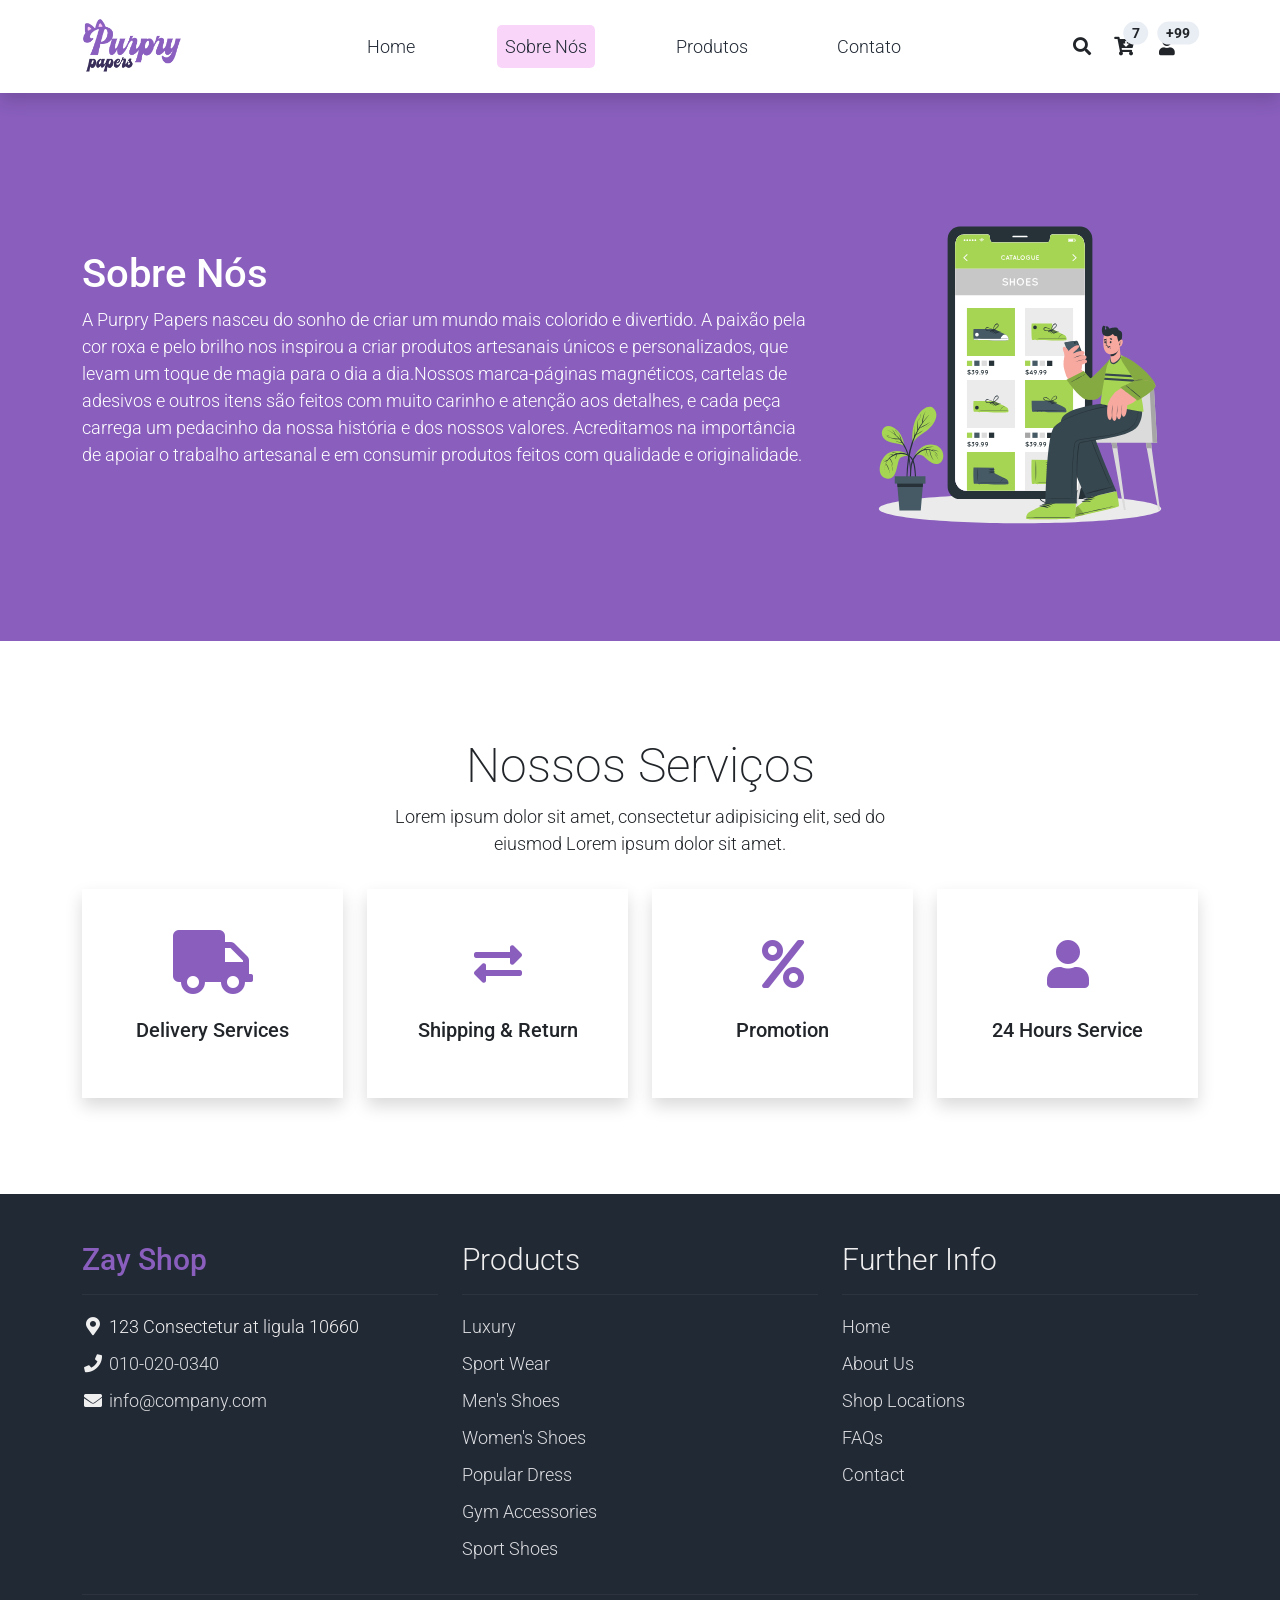
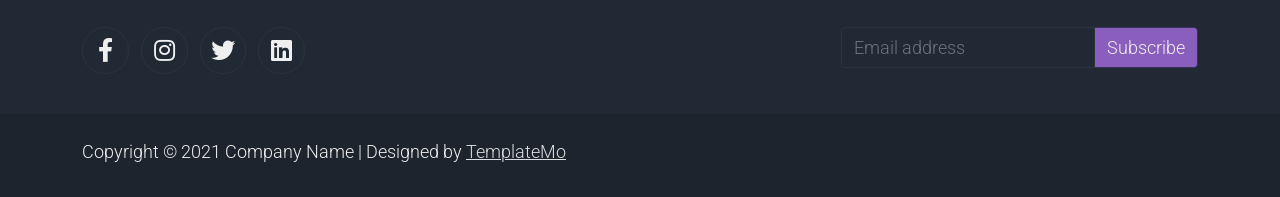
==== about.html @ 6197c9e1 "Adicionar pagina about e trocar os icones" ====
<!DOCTYPE html>
<html lang="pt-BR">

<head>
    <title>Purpry Papers - Sobre Nós</title>
    <meta charset="utf-8">
    <meta name="viewport" content="width=device-width, initial-scale=1">

    <link rel="apple-touch-icon" href="assets/img/apple-icon.png">
    <link rel="shortcut icon" type="image/x-icon" href="assets/img/favicon.png">

    <link rel="stylesheet" href="assets/css/bootstrap.min.css">
    <link rel="stylesheet" href="assets/css/templatemo.css">
    <link rel="stylesheet" href="assets/css/custom.css">

    <!-- Load fonts style after rendering the layout styles -->
    <link rel="stylesheet" href="https://fonts.googleapis.com/css2?family=Roboto:wght@100;200;300;400;500;700;900&display=swap">
    <link rel="stylesheet" href="assets/css/fontawesome.min.css">
<!--
    
TemplateMo 559 Zay Shop

https://templatemo.com/tm-559-zay-shop

-->
</head>

<body>
    <!-- Header -->
    <nav class="navbar navbar-expand-lg navbar-light shadow">
        <div class="container d-flex justify-content-between align-items-center">

            <a class="navbar-brand text-success logo h1 align-self-center" href="index.html">
                <img class="brand-img" src="./assets/img/logotipo.png" alt="logotipo">
            </a>

            <button class="navbar-toggler border-0" type="button" data-bs-toggle="collapse" data-bs-target="#templatemo_main_nav" aria-controls="navbarSupportedContent" aria-expanded="false" aria-label="Toggle navigation">
                <span class="navbar-toggler-icon"></span>
            </button>

            <div class="align-self-center collapse navbar-collapse flex-fill  d-lg-flex justify-content-lg-between" id="templatemo_main_nav">
                <div class="flex-fill">
                    <ul class="nav navbar-nav d-flex justify-content-between mx-lg-auto">
                        <li class="nav-item">
                            <a class="nav-link" href="index.html">Home</a>
                        </li>
                        <li class="nav-item">
                            <a class="nav-link active" href="about.html">Sobre Nós</a>
                        </li>
                        <li class="nav-item">
                            <a class="nav-link" href="shop.html">Produtos</a>
                        </li>
                        <li class="nav-item">
                            <a class="nav-link" href="contact.html">Contato</a>
                        </li>
                    </ul>
                </div>
                <div class="navbar align-self-center d-flex">
                    <div class="d-lg-none flex-sm-fill mt-3 mb-4 col-7 col-sm-auto pr-3">
                        <div class="input-group">
                            <input type="text" class="form-control" id="inputMobileSearch" placeholder="Search ...">
                            <div class="input-group-text">
                                <i class="fa fa-fw fa-search"></i>
                            </div>
                        </div>
                    </div>
                    <a class="nav-icon d-none d-lg-inline" href="#" data-bs-toggle="modal" data-bs-target="#templatemo_search">
                        <i class="fa fa-fw fa-search text-dark mr-2"></i>
                    </a>
                    <a class="nav-icon position-relative text-decoration-none" href="#">
                        <i class="fa fa-fw fa-cart-arrow-down text-dark mr-1"></i>
                        <span class="position-absolute top-0 left-100 translate-middle badge rounded-pill bg-light text-dark">7</span>
                    </a>
                    <a class="nav-icon position-relative text-decoration-none" href="#">
                        <i class="fa fa-fw fa-user text-dark mr-3"></i>
                        <span class="position-absolute top-0 left-100 translate-middle badge rounded-pill bg-light text-dark">+99</span>
                    </a>
                </div>
            </div>

        </div>
    </nav>
    <!-- Close Header -->

    <!-- Modal -->
    <div class="modal fade bg-white" id="templatemo_search" tabindex="-1" role="dialog" aria-labelledby="exampleModalLabel" aria-hidden="true">
        <div class="modal-dialog modal-lg" role="document">
            <div class="w-100 pt-1 mb-5 text-right">
                <button type="button" class="btn-close" data-bs-dismiss="modal" aria-label="Close"></button>
            </div>
            <form action="" method="get" class="modal-content modal-body border-0 p-0">
                <div class="input-group mb-2">
                    <input type="text" class="form-control" id="inputModalSearch" name="q" placeholder="Search ...">
                    <button type="submit" class="input-group-text bg-success text-light">
                        <i class="fa fa-fw fa-search text-white"></i>
                    </button>
                </div>
            </form>
        </div>
    </div>



    <section class="bg-success py-5">
        <div class="container">
            <div class="row align-items-center py-5">
                <div class="col-md-8 text-white">
                    <h1>Sobre Nós</h1>
                    <p>
                        A Purpry Papers nasceu do sonho de criar um mundo mais colorido e divertido. 
                        A paixão pela cor roxa e pelo brilho nos inspirou a criar produtos artesanais únicos e personalizados, 
                        que levam um toque de magia para o dia a dia.Nossos marca-páginas magnéticos, cartelas de adesivos e outros itens são 
                        feitos com muito carinho e atenção aos detalhes, e cada peça carrega um pedacinho da nossa história e dos nossos valores. 
                        Acreditamos na importância de apoiar o trabalho artesanal e em consumir produtos feitos com qualidade e originalidade.
                    </p>
                </div>
                <div class="col-md-4">
                    <img src="assets/img/about-hero.svg" alt="About Hero">
                </div>
            </div>
        </div>
    </section>
    <!-- Close Banner -->

    <!-- Start Section -->
    <section class="container py-5">
        <div class="row text-center pt-5 pb-3">
            <div class="col-lg-6 m-auto">
                <h1 class="h1">Nossos Serviços</h1>
                <p>
                    Lorem ipsum dolor sit amet, consectetur adipisicing elit, sed do eiusmod
                    Lorem ipsum dolor sit amet.
                </p>
            </div>
        </div>
        <div class="row">

            <div class="col-md-6 col-lg-3 pb-5">
                <div class="h-100 py-5 services-icon-wap shadow">
                    <div class="h1 text-success text-center"><i class="fa fa-truck fa-lg"></i></div>
                    <h2 class="h5 mt-4 text-center">Delivery Services</h2>
                </div>
            </div>

            <div class="col-md-6 col-lg-3 pb-5">
                <div class="h-100 py-5 services-icon-wap shadow">
                    <div class="h1 text-success text-center"><i class="fas fa-exchange-alt"></i></div>
                    <h2 class="h5 mt-4 text-center">Shipping & Return</h2>
                </div>
            </div>

            <div class="col-md-6 col-lg-3 pb-5">
                <div class="h-100 py-5 services-icon-wap shadow">
                    <div class="h1 text-success text-center"><i class="fa fa-percent"></i></div>
                    <h2 class="h5 mt-4 text-center">Promotion</h2>
                </div>
            </div>

            <div class="col-md-6 col-lg-3 pb-5">
                <div class="h-100 py-5 services-icon-wap shadow">
                    <div class="h1 text-success text-center"><i class="fa fa-user"></i></div>
                    <h2 class="h5 mt-4 text-center">24 Hours Service</h2>
                </div>
            </div>
        </div>
    </section>
    <!-- End Section -->

    <!-- Start Footer -->
    <footer class="bg-dark" id="tempaltemo_footer">
        <div class="container">
            <div class="row">

                <div class="col-md-4 pt-5">
                    <h2 class="h2 text-success border-bottom pb-3 border-light logo">Zay Shop</h2>
                    <ul class="list-unstyled text-light footer-link-list">
                        <li>
                            <i class="fas fa-map-marker-alt fa-fw"></i>
                            123 Consectetur at ligula 10660
                        </li>
                        <li>
                            <i class="fa fa-phone fa-fw"></i>
                            <a class="text-decoration-none" href="tel:010-020-0340">010-020-0340</a>
                        </li>
                        <li>
                            <i class="fa fa-envelope fa-fw"></i>
                            <a class="text-decoration-none" href="mailto:info@company.com">info@company.com</a>
                        </li>
                    </ul>
                </div>

                <div class="col-md-4 pt-5">
                    <h2 class="h2 text-light border-bottom pb-3 border-light">Products</h2>
                    <ul class="list-unstyled text-light footer-link-list">
                        <li><a class="text-decoration-none" href="#">Luxury</a></li>
                        <li><a class="text-decoration-none" href="#">Sport Wear</a></li>
                        <li><a class="text-decoration-none" href="#">Men's Shoes</a></li>
                        <li><a class="text-decoration-none" href="#">Women's Shoes</a></li>
                        <li><a class="text-decoration-none" href="#">Popular Dress</a></li>
                        <li><a class="text-decoration-none" href="#">Gym Accessories</a></li>
                        <li><a class="text-decoration-none" href="#">Sport Shoes</a></li>
                    </ul>
                </div>

                <div class="col-md-4 pt-5">
                    <h2 class="h2 text-light border-bottom pb-3 border-light">Further Info</h2>
                    <ul class="list-unstyled text-light footer-link-list">
                        <li><a class="text-decoration-none" href="#">Home</a></li>
                        <li><a class="text-decoration-none" href="#">About Us</a></li>
                        <li><a class="text-decoration-none" href="#">Shop Locations</a></li>
                        <li><a class="text-decoration-none" href="#">FAQs</a></li>
                        <li><a class="text-decoration-none" href="#">Contact</a></li>
                    </ul>
                </div>

            </div>

            <div class="row text-light mb-4">
                <div class="col-12 mb-3">
                    <div class="w-100 my-3 border-top border-light"></div>
                </div>
                <div class="col-auto me-auto">
                    <ul class="list-inline text-left footer-icons">
                        <li class="list-inline-item border border-light rounded-circle text-center">
                            <a rel="nofollow" class="text-light text-decoration-none" target="_blank" href="http://fb.com/templatemo"><i class="fab fa-facebook-f fa-lg fa-fw"></i></a>
                        </li>
                        <li class="list-inline-item border border-light rounded-circle text-center">
                            <a class="text-light text-decoration-none" target="_blank" href="https://www.instagram.com/"><i class="fab fa-instagram fa-lg fa-fw"></i></a>
                        </li>
                        <li class="list-inline-item border border-light rounded-circle text-center">
                            <a class="text-light text-decoration-none" target="_blank" href="https://twitter.com/"><i class="fab fa-twitter fa-lg fa-fw"></i></a>
                        </li>
                        <li class="list-inline-item border border-light rounded-circle text-center">
                            <a class="text-light text-decoration-none" target="_blank" href="https://www.linkedin.com/"><i class="fab fa-linkedin fa-lg fa-fw"></i></a>
                        </li>
                    </ul>
                </div>
                <div class="col-auto">
                    <label class="sr-only" for="subscribeEmail">Email address</label>
                    <div class="input-group mb-2">
                        <input type="text" class="form-control bg-dark border-light" id="subscribeEmail" placeholder="Email address">
                        <div class="input-group-text btn-success text-light">Subscribe</div>
                    </div>
                </div>
            </div>
        </div>

        <div class="w-100 bg-black py-3">
            <div class="container">
                <div class="row pt-2">
                    <div class="col-12">
                        <p class="text-left text-light">
                            Copyright &copy; 2021 Company Name 
                            | Designed by <a rel="sponsored" href="https://templatemo.com/page/1" target="_blank">TemplateMo</a>
                        </p>
                    </div>
                </div>
            </div>
        </div>

    </footer>
    <!-- End Footer -->

    <!-- Start Script -->
    <script src="assets/js/jquery-1.11.0.min.js"></script>
    <script src="assets/js/jquery-migrate-1.2.1.min.js"></script>
    <script src="assets/js/bootstrap.bundle.min.js"></script>
    <script src="assets/js/templatemo.js"></script>
    <script src="assets/js/custom.js"></script>
    <!-- End Script -->
</body>

</html>
---- assets/css/templatemo.css ----
/*

TemplateMo 559 Zay Shop

https://templatemo.com/tm-559-zay-shop

---------------------------------------------
Table of contents
------------------------------------------------
1. Typography
2. General
3. Nav
4. Hero Carousel
5. Accordion
6. Shop
7. Product
8. Carousel Hero
9. Carousel Brand
10. Services
11. Contact map
12. Footer
13. Small devices (landscape phones, 576px and up)
14. Medium devices (tablets, 768px and up)
15. Large devices (desktops, 992px and up)
16. Extra large devices (large desktops, 1200px and up)
--------------------------------------------- */



/* Typography */
body, ul, li, p, a, label, input, div {
  font-family: 'Roboto', sans-serif;
  font-size: 18px !important;
  font-weight: 300 !important;
}
.h1 {
  font-family: 'Roboto', sans-serif;
  font-size: 48px !important;
  font-weight: 200 !important;
}
.h2 {
  font-family: 'Roboto', sans-serif;
  font-size: 30px !important;
  font-weight: 300;
}
.h3 {
  font-family: 'Roboto', sans-serif;
  font-size: 22px !important;
}


/* General */
.logo { font-weight: 500 !important;}
.text-warning {  color: #ede861 !important;}
.text-muted { color: #bcbcbc !important;}
.text-success { color: #895ebd !important;}
.text-light { color: #f0eff0 !important;}
.bg-dark { background-color: #212934 !important;}
.bg-light { background-color: #e9eef5 !important;}
.bg-black { background-color: #1d242d !important;}
.bg-success { background-color: #895ebd !important;}
.btn-success {
  background-color: #895ebd !important;
  border-color: #39305b !important;
}
.pagination .page-link:hover {color: #000;}
.pagination .page-link:hover, .pagination .page-link.active {
  background-color: #f4acf5;
  color: #fff;
}


/* Nav */
#templatemo_nav_top { min-height: 40px;}
#templatemo_nav_top * { font-size: .9em !important;}
#templatemo_main_nav a { color: #212934;}
#templatemo_main_nav a:hover { color: #f4acf5;}
#templatemo_main_nav a:hover .active { color: #212934 !important;}
#templatemo_main_nav .navbar .nav-icon { margin-right: 20px;}

.nav-link.active {
  background-color: rgba(244, 172, 245, 0.5);
  border-radius: 5px;
}

.nav-link.active:hover {
  background-color: rgba(244, 172, 245, 0.5);
  border-radius: 5px;
  color: #6d727a !important;
}


/* Hero Carousel */
#template-mo-zay-hero-carousel { background: #efefef !important;}
/* Accordion */
.templatemo-accordion a { color: #000;}
.templatemo-accordion a:hover { color: #333d4a;}
/* Shop */
.shop-top-menu a:hover { color: #f4acf5 !important;}
/* Product */
.product-wap { box-shadow: 0px 5px 10px 0px rgba(0, 0, 0, 0.10);}
.product-wap .product-color-dot.color-dot-red { background:#f71515;}
.product-wap .product-color-dot.color-dot-blue { background:#6db4fe;}
.product-wap .product-color-dot.color-dot-black { background:#000000;}
.product-wap .product-color-dot.color-dot-light { background:#e0e0e0;}
.product-wap .product-color-dot.color-dot-green { background:#0bff7e;}
.card.product-wap .card .product-overlay {
  background: rgba(0,0,0,.2);
  visibility: hidden;
  opacity: 0;
  transition: .3s;
}
.card.product-wap:hover .card .product-overlay {
  visibility: visible;
  opacity: 1;
}
.card.product-wap a { color: #000;}
#carousel-related-product .slick-slide:focus { outline: none !important;}
#carousel-related-product .slick-dots li button:before {
  font-size: 15px;
  margin-top: 20px;
}
/* Brand */
.brand-img {
  width: 100px;
  opacity: 1;
  transition: .5s;
}
.brand-img:hover {
  opacity: 0.5;
}
/* Carousel Hero */
#template-mo-zay-hero-carousel .carousel-indicators li {
  margin-top: -50px;
  background-color: #895ebd;
}
#template-mo-zay-hero-carousel .carousel-control-next i,
#template-mo-zay-hero-carousel .carousel-control-prev i {
  color: #895ebd !important;
  font-size: 2.8em !important;
}
/* Carousel Brand */
.tempaltemo-carousel .h1 {
  font-size: .5em !important;
  color: #000 !important;
}
/* Services */
.services-icon-wap {transition: .3s;}
.services-icon-wap:hover, .services-icon-wap:hover i {color: #fff;}
.services-icon-wap:hover {background: #f4acf5;}
/* Contact map */
.leaflet-control a, .leaflet-control { font-size: 10px !important;}
.form-control { border: 1px solid #e8e8e8;}
/* Footer */
#tempaltemo_footer a { color: #dcdde1;}
#tempaltemo_footer a:hover { color: #68bb7d;}
#tempaltemo_footer ul.footer-link-list li { padding-top: 10px;}
#tempaltemo_footer ul.footer-icons li {
  width: 2.6em;
  height: 2.6em;
  line-height: 2.6em;
}
#tempaltemo_footer ul.footer-icons li:hover {
  background-color: #f0eff0;
  transition: .5s;
}
#tempaltemo_footer ul.footer-icons li:hover i {
  color: #212934;
  transition: .5s;
}
#tempaltemo_footer .border-light { border-color: #2d343f !important;}
/*
// Extra small devices (portrait phones, less than 576px)
// No media query since this is the default in Bootstrap
*/
/* Small devices (landscape phones, 576px and up)*/
.product-wap .h3, .product-wap li, .product-wap i, .product-wap p {
  font-size: 12px !important;
}
.product-wap .product-color-dot {
  width: 6px;
  height: 6px;
}

@media (min-width: 576px) {
  .tempaltemo-carousel .h1 { font-size: 1em !important;}
}

/*// Medium devices (tablets, 768px and up)*/
@media (min-width: 768px) {
  #templatemo_main_nav .navbar-nav {max-width: 450px;}
 }

/* Large devices (desktops, 992px and up)*/
@media (min-width: 992px) {
  #templatemo_main_nav .navbar-nav {max-width: 550px;}
  #template-mo-zay-hero-carousel .carousel-item {min-height: 30rem !important;}
  .product-wap .h3, .product-wap li, .product-wap i, .product-wap p {font-size: 18px !important;}
  .product-wap .product-color-dot {
    width: 12px;
    height: 12px;
  }
}

/* Extra large devices (large desktops, 1200px and up)*/
@media (min-width: 1200px) {}
---- assets/css/custom.css ----
/*
Custom Css
*/
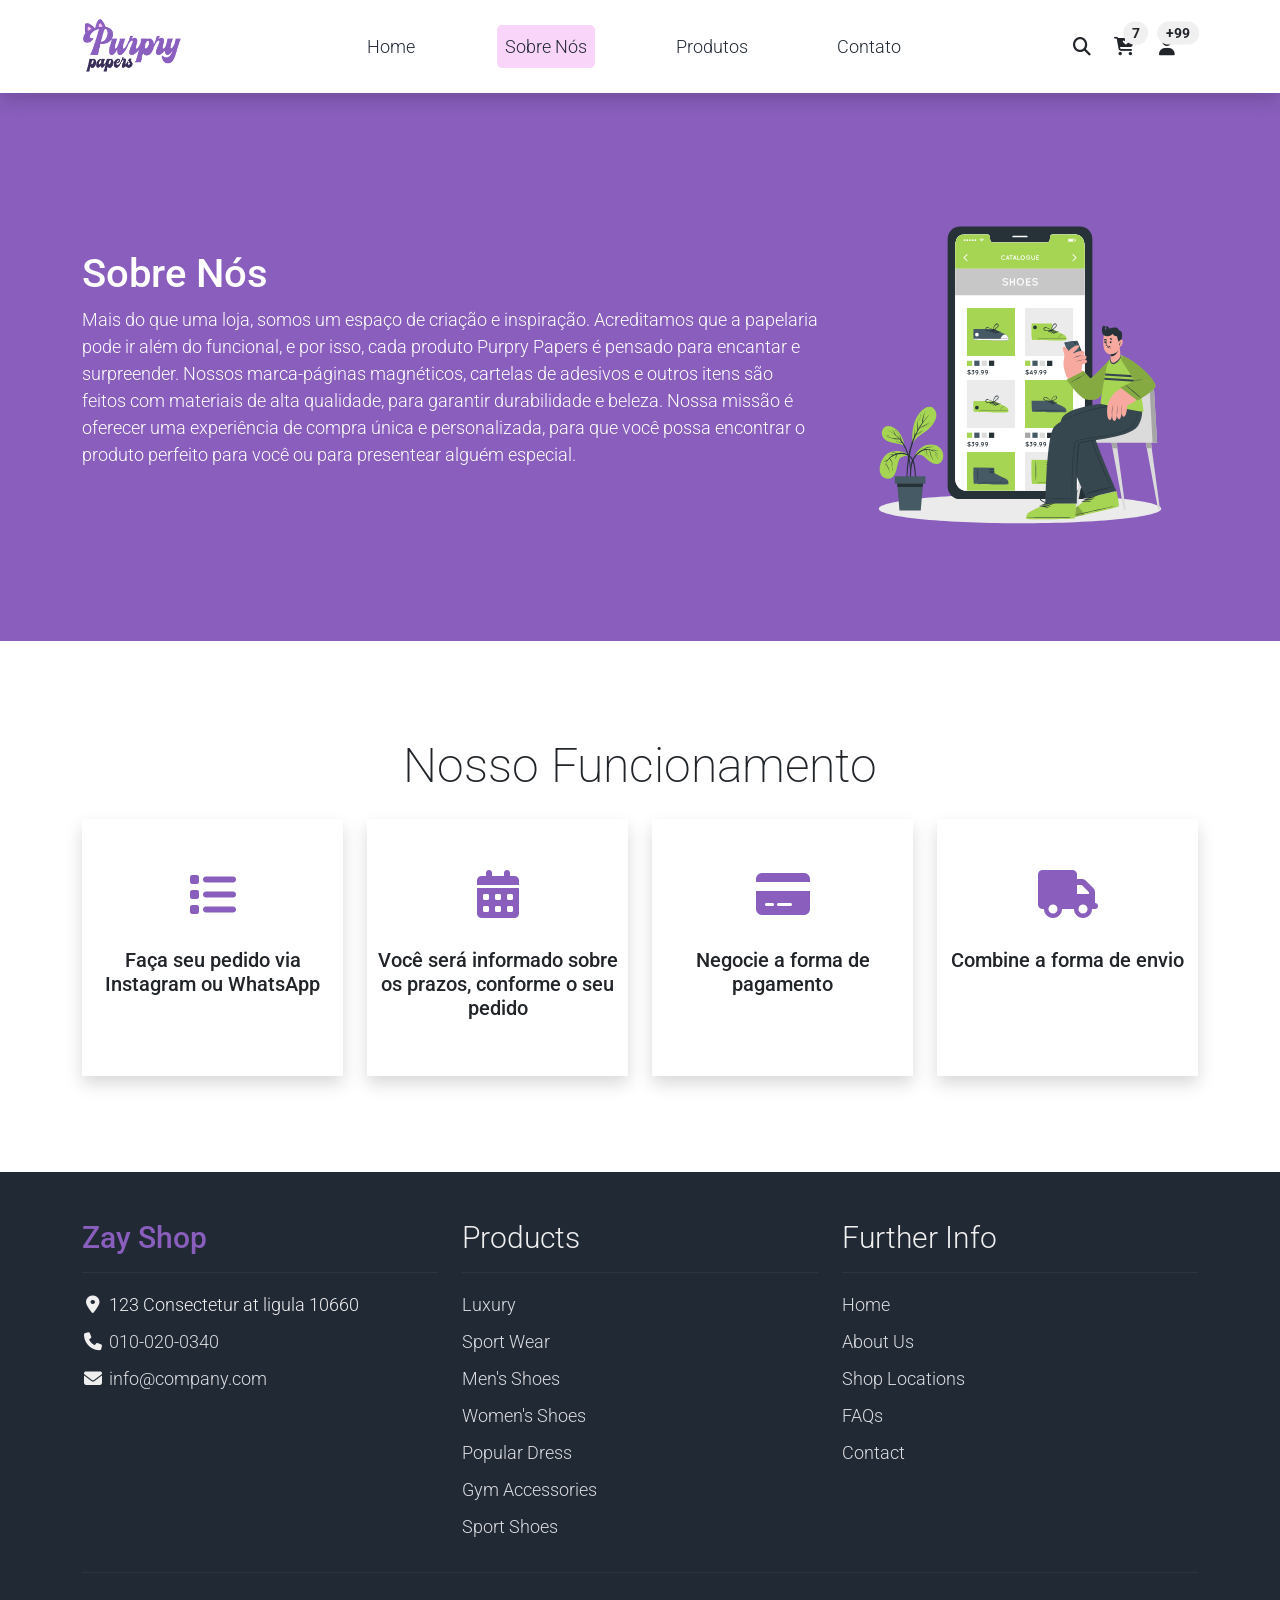
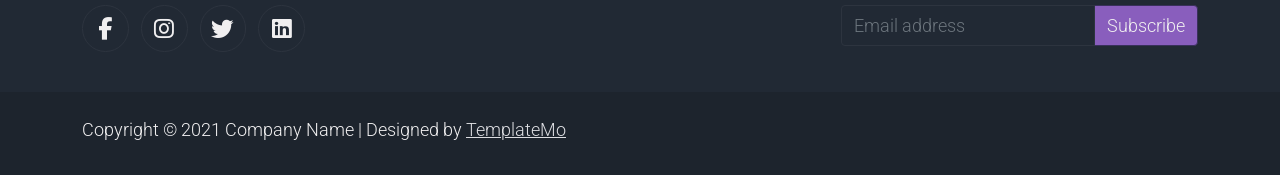
==== commit 41d97a78: "Atualizar a pagina about" ====
--- a/about.html
+++ b/about.html
@@ -15,7 +15,7 @@
 
     <!-- Load fonts style after rendering the layout styles -->
     <link rel="stylesheet" href="https://fonts.googleapis.com/css2?family=Roboto:wght@100;200;300;400;500;700;900&display=swap">
-    <link rel="stylesheet" href="assets/css/fontawesome.min.css">
+    <link rel="stylesheet" href="https://cdnjs.cloudflare.com/ajax/libs/font-awesome/6.7.1/css/all.min.css">
 <!--
     
 TemplateMo 559 Zay Shop
@@ -107,11 +107,13 @@
                 <div class="col-md-8 text-white">
                     <h1>Sobre Nós</h1>
                     <p>
-                        A Purpry Papers nasceu do sonho de criar um mundo mais colorido e divertido. 
-                        A paixão pela cor roxa e pelo brilho nos inspirou a criar produtos artesanais únicos e personalizados, 
-                        que levam um toque de magia para o dia a dia.Nossos marca-páginas magnéticos, cartelas de adesivos e outros itens são 
-                        feitos com muito carinho e atenção aos detalhes, e cada peça carrega um pedacinho da nossa história e dos nossos valores. 
-                        Acreditamos na importância de apoiar o trabalho artesanal e em consumir produtos feitos com qualidade e originalidade.
+                        Mais do que uma loja, somos um espaço de criação e inspiração. 
+                        Acreditamos que a papelaria pode ir além do funcional, e por isso, 
+                        cada produto Purpry Papers é pensado para encantar e surpreender. 
+                        Nossos marca-páginas magnéticos, cartelas de adesivos e outros itens 
+                        são feitos com materiais de alta qualidade, para garantir durabilidade e beleza. 
+                        Nossa missão é oferecer uma experiência de compra única e personalizada, 
+                        para que você possa encontrar o produto perfeito para você ou para presentear alguém especial.
                     </p>
                 </div>
                 <div class="col-md-4">
@@ -126,40 +128,36 @@
     <section class="container py-5">
         <div class="row text-center pt-5 pb-3">
             <div class="col-lg-6 m-auto">
-                <h1 class="h1">Nossos Serviços</h1>
-                <p>
-                    Lorem ipsum dolor sit amet, consectetur adipisicing elit, sed do eiusmod
-                    Lorem ipsum dolor sit amet.
-                </p>
+                <h1 class="h1">Nosso Funcionamento</h1>
             </div>
         </div>
         <div class="row">
 
             <div class="col-md-6 col-lg-3 pb-5">
                 <div class="h-100 py-5 services-icon-wap shadow">
-                    <div class="h1 text-success text-center"><i class="fa fa-truck fa-lg"></i></div>
-                    <h2 class="h5 mt-4 text-center">Delivery Services</h2>
-                </div>
-            </div>
-
-            <div class="col-md-6 col-lg-3 pb-5">
-                <div class="h-100 py-5 services-icon-wap shadow">
-                    <div class="h1 text-success text-center"><i class="fas fa-exchange-alt"></i></div>
-                    <h2 class="h5 mt-4 text-center">Shipping & Return</h2>
-                </div>
-            </div>
-
-            <div class="col-md-6 col-lg-3 pb-5">
-                <div class="h-100 py-5 services-icon-wap shadow">
-                    <div class="h1 text-success text-center"><i class="fa fa-percent"></i></div>
-                    <h2 class="h5 mt-4 text-center">Promotion</h2>
-                </div>
-            </div>
-
-            <div class="col-md-6 col-lg-3 pb-5">
-                <div class="h-100 py-5 services-icon-wap shadow">
-                    <div class="h1 text-success text-center"><i class="fa fa-user"></i></div>
-                    <h2 class="h5 mt-4 text-center">24 Hours Service</h2>
+                    <div class="h1 text-success text-center"><i class="fa-solid fa-list"></i></div>
+                    <h2 class="h5 mt-4 text-center">Faça seu pedido via Instagram ou WhatsApp</h2>
+                </div>
+            </div>
+
+            <div class="col-md-6 col-lg-3 pb-5">
+                <div class="h-100 py-5 services-icon-wap shadow">
+                    <div class="h1 text-success text-center"><i class="fa-solid fa-calendar-days"></i></div>
+                    <h2 class="h5 mt-4 text-center">Você será informado sobre os prazos, conforme o seu pedido</h2>
+                </div>
+            </div>
+
+            <div class="col-md-6 col-lg-3 pb-5">
+                <div class="h-100 py-5 services-icon-wap shadow">
+                    <div class="h1 text-success text-center"><i class="fa-solid fa-credit-card"></i></div>
+                    <h2 class="h5 mt-4 text-center">Negocie a forma de pagamento</h2>
+                </div>
+            </div>
+
+            <div class="col-md-6 col-lg-3 pb-5">
+                <div class="h-100 py-5 services-icon-wap shadow">
+                    <div class="h1 text-success text-center"><i class="fa-solid fa-truck"></i></div>
+                    <h2 class="h5 mt-4 text-center">Combine a forma de envio</h2>
                 </div>
             </div>
         </div>
--- a/assets/css/templatemo.css
+++ b/assets/css/templatemo.css
@@ -51,12 +51,12 @@
 
 /* General */
 .logo { font-weight: 500 !important;}
-.text-warning {  color: #ede861 !important;}
+.text-warning {  color: #895ebd !important;}
 .text-muted { color: #bcbcbc !important;}
 .text-success { color: #895ebd !important;}
 .text-light { color: #f0eff0 !important;}
 .bg-dark { background-color: #212934 !important;}
-.bg-light { background-color: #e9eef5 !important;}
+.bg-light { background-color: #f0f0f0 !important;}
 .bg-black { background-color: #1d242d !important;}
 .bg-success { background-color: #895ebd !important;}
 .btn-success {
@@ -92,11 +92,17 @@
 
 /* Hero Carousel */
 #template-mo-zay-hero-carousel { background: #efefef !important;}
+
+
 /* Accordion */
 .templatemo-accordion a { color: #000;}
 .templatemo-accordion a:hover { color: #333d4a;}
+
+
 /* Shop */
 .shop-top-menu a:hover { color: #f4acf5 !important;}
+
+
 /* Product */
 .product-wap { box-shadow: 0px 5px 10px 0px rgba(0, 0, 0, 0.10);}
 .product-wap .product-color-dot.color-dot-red { background:#f71515;}
@@ -120,6 +126,12 @@
   font-size: 15px;
   margin-top: 20px;
 }
+
+.shadow {
+  box-shadow: 0 .5rem 1rem rgba(0,0,0,.15)!important;
+}
+
+
 /* Brand */
 .brand-img {
   width: 100px;
@@ -129,6 +141,8 @@
 .brand-img:hover {
   opacity: 0.5;
 }
+
+
 /* Carousel Hero */
 #template-mo-zay-hero-carousel .carousel-indicators li {
   margin-top: -50px;
@@ -139,18 +153,26 @@
   color: #895ebd !important;
   font-size: 2.8em !important;
 }
+
+
 /* Carousel Brand */
 .tempaltemo-carousel .h1 {
   font-size: .5em !important;
   color: #000 !important;
 }
+
+
 /* Services */
 .services-icon-wap {transition: .3s;}
 .services-icon-wap:hover, .services-icon-wap:hover i {color: #fff;}
 .services-icon-wap:hover {background: #f4acf5;}
+
+
 /* Contact map */
 .leaflet-control a, .leaflet-control { font-size: 10px !important;}
 .form-control { border: 1px solid #e8e8e8;}
+
+
 /* Footer */
 #tempaltemo_footer a { color: #dcdde1;}
 #tempaltemo_footer a:hover { color: #68bb7d;}
@@ -169,10 +191,14 @@
   transition: .5s;
 }
 #tempaltemo_footer .border-light { border-color: #2d343f !important;}
+
+
 /*
 // Extra small devices (portrait phones, less than 576px)
 // No media query since this is the default in Bootstrap
 */
+
+
 /* Small devices (landscape phones, 576px and up)*/
 .product-wap .h3, .product-wap li, .product-wap i, .product-wap p {
   font-size: 12px !important;
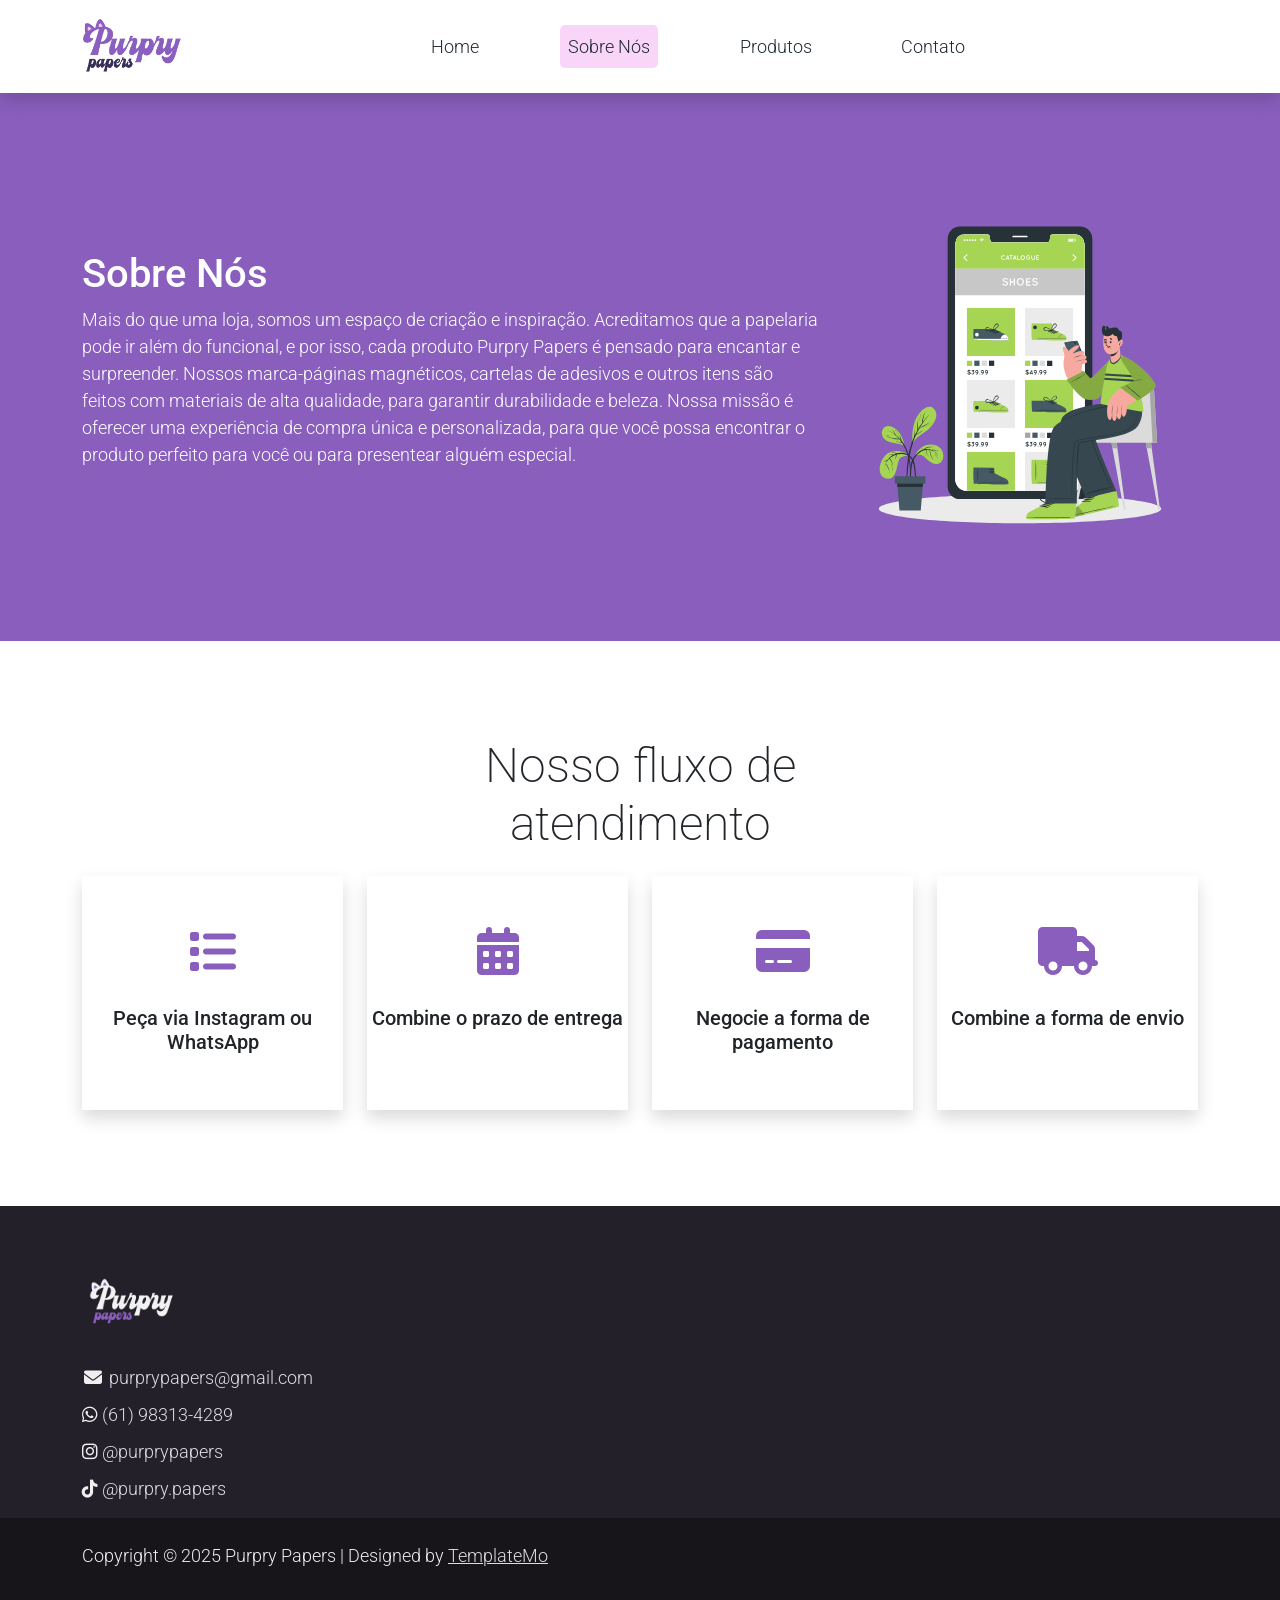
==== commit f03a0a4a: "Alterar redes sociais pagina about" ====
--- a/about.html
+++ b/about.html
@@ -55,7 +55,7 @@
                         </li>
                     </ul>
                 </div>
-                <div class="navbar align-self-center d-flex">
+                <!-- <div class="navbar align-self-center d-flex">
                     <div class="d-lg-none flex-sm-fill mt-3 mb-4 col-7 col-sm-auto pr-3">
                         <div class="input-group">
                             <input type="text" class="form-control" id="inputMobileSearch" placeholder="Search ...">
@@ -75,7 +75,7 @@
                         <i class="fa fa-fw fa-user text-dark mr-3"></i>
                         <span class="position-absolute top-0 left-100 translate-middle badge rounded-pill bg-light text-dark">+99</span>
                     </a>
-                </div>
+                </div> -->
             </div>
 
         </div>
@@ -128,7 +128,7 @@
     <section class="container py-5">
         <div class="row text-center pt-5 pb-3">
             <div class="col-lg-6 m-auto">
-                <h1 class="h1">Nosso Funcionamento</h1>
+                <h1 class="h1">Nosso fluxo de atendimento</h1>
             </div>
         </div>
         <div class="row">
@@ -136,14 +136,14 @@
             <div class="col-md-6 col-lg-3 pb-5">
                 <div class="h-100 py-5 services-icon-wap shadow">
                     <div class="h1 text-success text-center"><i class="fa-solid fa-list"></i></div>
-                    <h2 class="h5 mt-4 text-center">Faça seu pedido via Instagram ou WhatsApp</h2>
+                    <h2 class="h5 mt-4 text-center">Peça via Instagram ou WhatsApp</h2>
                 </div>
             </div>
 
             <div class="col-md-6 col-lg-3 pb-5">
                 <div class="h-100 py-5 services-icon-wap shadow">
                     <div class="h1 text-success text-center"><i class="fa-solid fa-calendar-days"></i></div>
-                    <h2 class="h5 mt-4 text-center">Você será informado sobre os prazos, conforme o seu pedido</h2>
+                    <h2 class="h5 mt-4 text-center">Combine o prazo de entrega</h2>
                 </div>
             </div>
 
@@ -170,24 +170,28 @@
             <div class="row">
 
                 <div class="col-md-4 pt-5">
-                    <h2 class="h2 text-success border-bottom pb-3 border-light logo">Zay Shop</h2>
+                    <img class="brand-img" src="./assets/img/logotipo-branco.png" alt="logotipo">
                     <ul class="list-unstyled text-light footer-link-list">
                         <li>
-                            <i class="fas fa-map-marker-alt fa-fw"></i>
-                            123 Consectetur at ligula 10660
-                        </li>
-                        <li>
-                            <i class="fa fa-phone fa-fw"></i>
-                            <a class="text-decoration-none" href="tel:010-020-0340">010-020-0340</a>
-                        </li>
-                        <li>
                             <i class="fa fa-envelope fa-fw"></i>
-                            <a class="text-decoration-none" href="mailto:info@company.com">info@company.com</a>
-                        </li>
-                    </ul>
-                </div>
-
-                <div class="col-md-4 pt-5">
+                            <a class="text-decoration-none" href="mailto:purprypapers@gmail.com">purprypapers@gmail.com</a>
+                        </li>
+                        <li>
+                            <i class="fa-brands fa-whatsapp"></i>
+                            <a class="text-decoration-none" href="https://wa.me/5561983134289">(61) 98313-4289</a>
+                        </li>
+                        <li>
+                            <i class="fa-brands fa-instagram"></i>
+                            <a class="text-decoration-none" href="https://instagram.com/purprypapers">@purprypapers</a>
+                        </li>
+                        <li>
+                            <i class="fa-brands fa-tiktok"></i>
+                            <a class="text-decoration-none" href="https://www.tiktok.com/@purpry.papers?_t=8rul9G9d44N&_r=1">@purpry.papers</a>
+                        </li>
+                    </ul>
+                </div>
+
+                <!-- <div class="col-md-4 pt-5">
                     <h2 class="h2 text-light border-bottom pb-3 border-light">Products</h2>
                     <ul class="list-unstyled text-light footer-link-list">
                         <li><a class="text-decoration-none" href="#">Luxury</a></li>
@@ -198,9 +202,9 @@
                         <li><a class="text-decoration-none" href="#">Gym Accessories</a></li>
                         <li><a class="text-decoration-none" href="#">Sport Shoes</a></li>
                     </ul>
-                </div>
-
-                <div class="col-md-4 pt-5">
+                </div> -->
+
+                <!-- <div class="col-md-4 pt-5">
                     <h2 class="h2 text-light border-bottom pb-3 border-light">Further Info</h2>
                     <ul class="list-unstyled text-light footer-link-list">
                         <li><a class="text-decoration-none" href="#">Home</a></li>
@@ -209,11 +213,11 @@
                         <li><a class="text-decoration-none" href="#">FAQs</a></li>
                         <li><a class="text-decoration-none" href="#">Contact</a></li>
                     </ul>
-                </div>
-
-            </div>
-
-            <div class="row text-light mb-4">
+                </div> -->
+
+            </div>
+
+            <!-- <div class="row text-light mb-4">
                 <div class="col-12 mb-3">
                     <div class="w-100 my-3 border-top border-light"></div>
                 </div>
@@ -240,7 +244,7 @@
                         <div class="input-group-text btn-success text-light">Subscribe</div>
                     </div>
                 </div>
-            </div>
+            </div> -->
         </div>
 
         <div class="w-100 bg-black py-3">
@@ -248,7 +252,7 @@
                 <div class="row pt-2">
                     <div class="col-12">
                         <p class="text-left text-light">
-                            Copyright &copy; 2021 Company Name 
+                            Copyright &copy; 2025 Purpry Papers 
                             | Designed by <a rel="sponsored" href="https://templatemo.com/page/1" target="_blank">TemplateMo</a>
                         </p>
                     </div>
--- a/assets/css/templatemo.css
+++ b/assets/css/templatemo.css
@@ -55,9 +55,9 @@
 .text-muted { color: #bcbcbc !important;}
 .text-success { color: #895ebd !important;}
 .text-light { color: #f0eff0 !important;}
-.bg-dark { background-color: #212934 !important;}
+.bg-dark { background-color: #242029 !important;}
 .bg-light { background-color: #f0f0f0 !important;}
-.bg-black { background-color: #1d242d !important;}
+.bg-black { background-color: #17141a !important;}
 .bg-success { background-color: #895ebd !important;}
 .btn-success {
   background-color: #895ebd !important;
